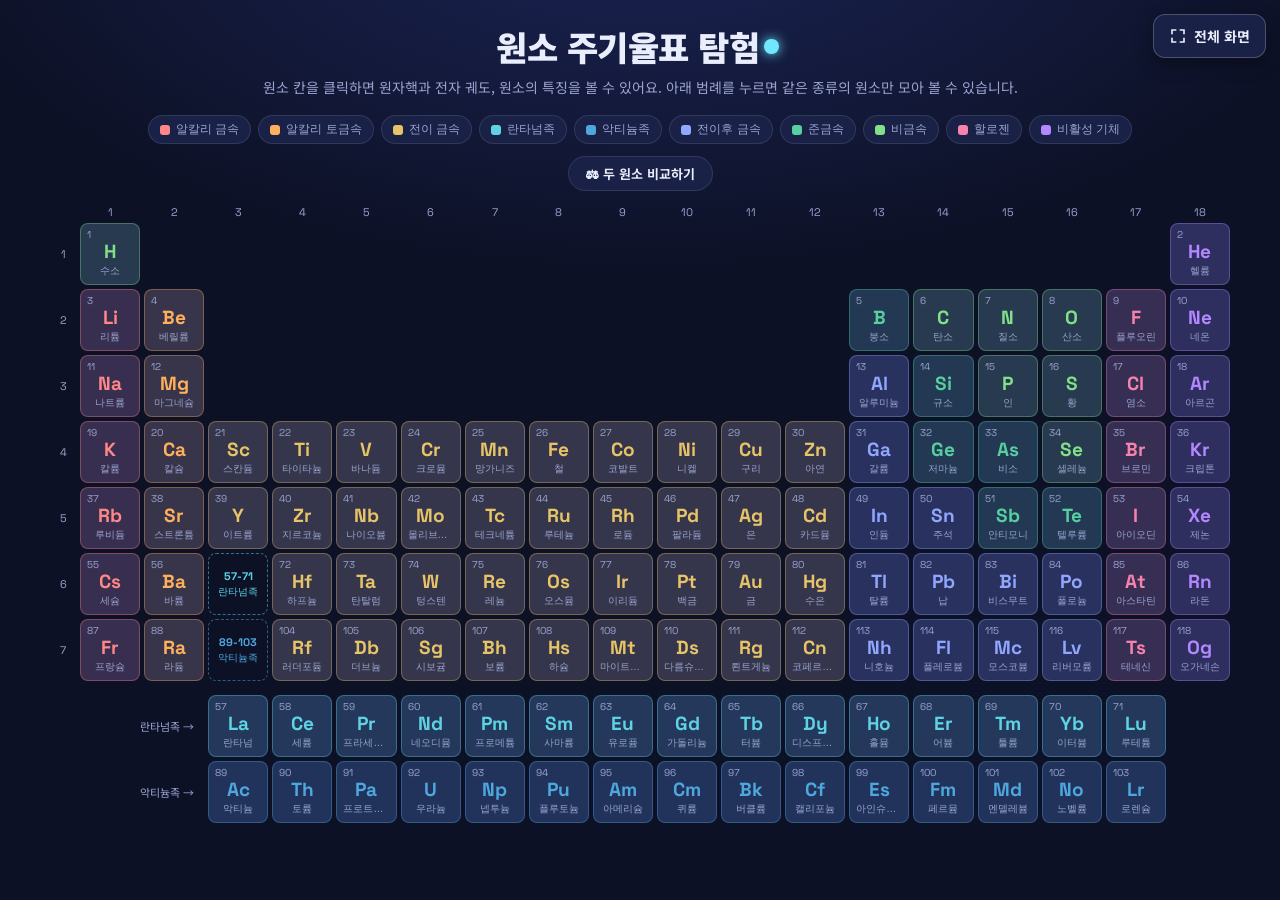
==== chemistry/periodic_table/index.html @ 205cb9ee "화학: 원소 주기율표 탐험 추가 (전체 화면 버튼 포함) Co-Authored-By: Claude Opus 5.5 <noreply@anthropic.com> Claude-Sessi" ====
<!DOCTYPE html>
<html lang="ko">
<head>
<meta charset="UTF-8">
<meta name="viewport" content="width=device-width, initial-scale=1.0">
<title>원소 주기율표 탐험</title>
<link rel="preconnect" href="https://fonts.googleapis.com">
<link href="https://fonts.googleapis.com/css2?family=Noto+Sans+KR:wght@400;500;700;900&family=Space+Grotesk:wght@500;700&display=swap" rel="stylesheet">
<style>
:root{
  --bg0:#0d1126; --bg1:#141b3d; --panel:#1a2147; --panel2:#222a58;
  --line:rgba(255,255,255,.10); --txt:#eaedfb; --sub:#9aa3cf;
  --nucleus:#ffb454; --electron:#6ee7ff;
  --c-alkali:#ff8787; --c-alkaline:#ffb05c; --c-transition:#e8c468;
  --c-lanthanide:#5fd3e3; --c-actinide:#4ea8de; --c-post:#91a7ff;
  --c-metalloid:#57cfa0; --c-nonmetal:#82e088; --c-halogen:#f783ac; --c-noble:#b388ff;
}
*{margin:0;padding:0;box-sizing:border-box}
html,body{background:radial-gradient(1200px 600px at 50% -10%, #1b2455 0%, var(--bg0) 60%);
  color:var(--txt); font-family:'Noto Sans KR',sans-serif; min-height:100%;}
body{padding:22px 14px 40px}

/* ───── 헤더 ───── */
header{max-width:1180px;margin:0 auto 18px;text-align:center}
header h1{font-weight:900;font-size:clamp(22px,3.2vw,34px);letter-spacing:-.5px}
header h1 .dot{display:inline-block;width:.42em;height:.42em;border-radius:50%;
  background:var(--electron);box-shadow:0 0 12px var(--electron);margin:0 .15em;vertical-align:.22em}
header p{color:var(--sub);font-size:14px;margin-top:6px}

/* ───── 범례 ───── */
.legend{max-width:1180px;margin:0 auto 16px;display:flex;flex-wrap:wrap;gap:7px;justify-content:center}
.chip{display:flex;align-items:center;gap:6px;font-size:12px;color:var(--sub);
  background:var(--panel);border:1px solid var(--line);border-radius:999px;
  padding:5px 11px;cursor:pointer;transition:.15s;user-select:none}
.chip i{width:10px;height:10px;border-radius:3px;display:inline-block}
.chip:hover{color:var(--txt);border-color:rgba(255,255,255,.25)}
.chip.active{color:var(--txt);background:var(--panel2);border-color:rgba(255,255,255,.4)}

/* ───── 주기율표 ───── */
.table-wrap{max-width:1180px;margin:0 auto;overflow-x:auto;padding-bottom:8px}
.ptable,.ftable{display:grid;grid-template-columns:26px repeat(18,minmax(56px,1fr));gap:4px;min-width:1090px}
.ftable{margin-top:14px}
.axis{display:flex;align-items:center;justify-content:center;color:var(--sub);
  font-family:'Space Grotesk';font-size:11px}
.cell{position:relative;border-radius:8px;padding:5px 6px;height:62px;cursor:pointer;
  background:color-mix(in srgb, var(--c) 13%, var(--panel));
  border:1px solid color-mix(in srgb, var(--c) 35%, transparent);
  transition:transform .12s, box-shadow .12s, opacity .2s, filter .2s}
.cell:hover,.cell:focus-visible{transform:translateY(-3px);z-index:2;
  box-shadow:0 6px 18px rgba(0,0,0,.45), 0 0 0 1.5px var(--c);outline:none}
.cell .no{position:absolute;top:4px;left:6px;font-family:'Space Grotesk';font-size:10px;color:var(--sub)}
.cell .sym{display:block;text-align:center;margin-top:11px;font-family:'Space Grotesk';
  font-weight:700;font-size:19px;color:var(--c);line-height:1}
.cell .nm{display:block;text-align:center;font-size:10px;color:var(--sub);margin-top:3px;
  white-space:nowrap;overflow:hidden;text-overflow:ellipsis}
.cell.dim{opacity:.16;filter:grayscale(.8)}
.cell.flash{animation:flash 1.2s ease 2}
@keyframes flash{50%{box-shadow:0 0 0 2px var(--c),0 0 22px var(--c)}}
.ph{display:flex;flex-direction:column;align-items:center;justify-content:center;gap:2px;
  font-size:10px;color:var(--c);background:transparent;
  border:1.5px dashed color-mix(in srgb, var(--c) 50%, transparent)}
.ph b{font-family:'Space Grotesk';font-size:11px}
.flabel{grid-column:1 / span 3;display:flex;align-items:center;justify-content:flex-end;
  padding-right:10px;font-size:11px;color:var(--sub)}

/* ───── 상세 모달 ───── */
.overlay{position:fixed;inset:0;background:rgba(5,8,22,.7);backdrop-filter:blur(4px);
  display:none;align-items:center;justify-content:center;padding:16px;z-index:50}
.overlay.open{display:flex}
.card{background:linear-gradient(180deg,var(--panel) 0%, #161d42 100%);
  border:1px solid var(--line);border-radius:18px;max-width:760px;width:100%;
  max-height:92vh;overflow-y:auto;box-shadow:0 24px 70px rgba(0,0,0,.6)}
.card-head{display:flex;align-items:center;gap:14px;padding:18px 20px 12px;border-bottom:1px solid var(--line)}
.bigsym{font-family:'Space Grotesk';font-weight:700;font-size:40px;color:var(--c);
  background:color-mix(in srgb,var(--c) 14%, transparent);
  border:1.5px solid color-mix(in srgb,var(--c) 45%, transparent);
  border-radius:14px;min-width:72px;height:72px;display:flex;align-items:center;justify-content:center}
.head-txt h2{font-size:21px;font-weight:900}
.head-txt .en{color:var(--sub);font-size:13px;font-family:'Space Grotesk'}
.head-txt .cat{display:inline-block;margin-top:5px;font-size:11px;color:#0d1126;font-weight:700;
  background:var(--c);border-radius:999px;padding:2px 10px}
.head-btns{margin-left:auto;display:flex;gap:6px}
.hbtn{background:var(--panel2);border:1px solid var(--line);color:var(--txt);
  width:34px;height:34px;border-radius:9px;cursor:pointer;font-size:15px;transition:.15s}
.hbtn:hover{background:#2c356e}
.card-body{display:grid;grid-template-columns:340px 1fr;gap:10px;padding:14px 20px 6px}
.atom-box{display:flex;flex-direction:column;align-items:center;gap:8px}
canvas{background:radial-gradient(circle at 50% 50%, #101840 0%, #0b0f28 75%);
  border:1px solid var(--line);border-radius:14px;width:320px;height:320px;max-width:100%}
.econf{font-size:12px;color:var(--sub);text-align:center;line-height:1.7}
.econf b{color:var(--electron);font-family:'Space Grotesk'}
.props{display:grid;grid-template-columns:1fr 1fr;gap:7px;align-content:start}
.prop{background:rgba(255,255,255,.04);border:1px solid var(--line);border-radius:10px;padding:8px 11px}
.prop .k{font-size:11px;color:var(--sub)}
.prop .v{font-size:14px;font-weight:700;margin-top:2px}
.prop .v small{font-weight:400;color:var(--sub)}
.prop.p .v{color:#ff9d9d}.prop.n .v{color:#cdd3f0}.prop.e .v{color:var(--electron)}
.desc{margin:8px 20px 18px;padding:12px 14px;background:rgba(255,255,255,.04);
  border-left:3px solid var(--c);border-radius:0 10px 10px 0;font-size:14px;line-height:1.7;color:#dde2f7}

@media (max-width:680px){
  .card-body{grid-template-columns:1fr}
  .props{grid-template-columns:1fr 1fr}
  .bigsym{min-width:58px;height:58px;font-size:30px}
  .cmp-grid{grid-template-columns:1fr}
}

/* ───── 비교 모드 ───── */
.toolbar{max-width:1180px;margin:-4px auto 14px;display:flex;justify-content:center}
#cmp-toggle{display:flex;align-items:center;gap:7px;font-size:13px;font-weight:700;
  color:var(--txt);background:var(--panel);border:1px solid var(--line);border-radius:999px;
  padding:7px 17px;cursor:pointer;transition:.15s;font-family:inherit}
#cmp-toggle:hover{border-color:rgba(255,255,255,.3)}
#cmp-toggle.on{background:var(--electron);color:#0d1126;border-color:transparent;
  box-shadow:0 0 18px rgba(110,231,255,.45)}
body.cmp-mode .cell:not(.ph){cursor:copy}
.cell.picked{transform:translateY(-3px);box-shadow:0 0 0 2px var(--c),0 0 20px var(--c);z-index:3}
.hint{position:fixed;left:50%;bottom:20px;transform:translateX(-50%) translateY(8px);
  background:#262e63;border:1px solid rgba(255,255,255,.2);color:var(--txt);font-size:13px;
  padding:9px 18px;border-radius:999px;opacity:0;pointer-events:none;transition:.25s;
  z-index:60;box-shadow:0 8px 24px rgba(0,0,0,.5);white-space:nowrap}
.hint.show{opacity:1;transform:translateX(-50%)}
.card.cmp{max-width:1000px}
.cmp-head{display:flex;align-items:center;justify-content:space-between;padding:14px 20px;border-bottom:1px solid var(--line)}
.cmp-head h3{font-size:17px;font-weight:900}
.cmp-grid{display:grid;grid-template-columns:1fr 1fr;gap:12px;padding:14px 20px 4px}
.cmp-col{display:flex;flex-direction:column;align-items:center;gap:7px;
  background:rgba(255,255,255,.03);border:1px solid color-mix(in srgb,var(--c) 32%,transparent);
  border-radius:14px;padding:12px}
.cmp-col .ttl{display:flex;align-items:center;gap:9px}
.cmp-col .csym{font-family:'Space Grotesk';font-weight:700;font-size:22px;color:var(--c)}
.cmp-col .cname{font-weight:900;font-size:16px}
.cmp-col .ccat{font-size:11px;color:#0d1126;font-weight:700;background:var(--c);border-radius:999px;padding:2px 10px}
.cmp-col canvas{width:240px;height:240px}
.hbtn.sm{width:27px;height:27px;font-size:11px;border-radius:7px}
.cmp-tablewrap{padding:10px 20px 18px;overflow-x:auto}
.cmp-table{width:100%;border-collapse:collapse;font-size:13px}
.cmp-table th{padding:8px 10px;border-bottom:2px solid var(--line)}
.cmp-table td{padding:7px 10px;border-bottom:1px solid var(--line);text-align:center;line-height:1.55}
.cmp-table tr:last-child td{border-bottom:none}
.cmp-table td:first-child{color:var(--sub);text-align:left;white-space:nowrap}
.cmp-table td.diff{color:#ffd57a;font-weight:700}

/* ───── 전체 화면 버튼 ───── */
.fs-btn{position:fixed;top:max(14px,env(safe-area-inset-top,0px));right:max(14px,env(safe-area-inset-right,0px));z-index:40;
  display:flex;align-items:center;gap:7px;min-height:44px;padding:0 15px;font-family:inherit;font-size:14px;font-weight:700;
  color:var(--txt);background:var(--panel);border:1px solid rgba(255,255,255,.22);border-radius:12px;cursor:pointer;transition:.15s;
  box-shadow:0 6px 18px rgba(0,0,0,.35)}
.fs-btn:hover{border-color:rgba(255,255,255,.45);background:var(--panel2)}
.fs-btn:focus-visible{outline:2px solid var(--electron);outline-offset:2px}
.fs-btn svg{width:18px;height:18px}
@media (max-width:680px){.fs-btn span{display:none}.fs-btn{padding:0 12px}header{padding-top:40px}}
@media (prefers-reduced-motion:reduce){
  .cell,.cell:hover{transition:none;transform:none}
}
</style>
</head>
<body>
<button class="fs-btn" id="fs-btn" type="button" aria-label="전체 화면">
  <svg viewBox="0 0 24 24" fill="none" stroke="currentColor" stroke-width="2.2" stroke-linecap="round" aria-hidden="true"><path id="fs-icon" d="M4 9V4h5M20 9V4h-5M4 15v5h5M20 15v5h-5"/></svg>
  <span id="fs-label">전체 화면</span>
</button>
<header>
  <h1>원소 주기율표 탐험<span class="dot"></span></h1>
  <p>원소 칸을 클릭하면 원자핵과 전자 궤도, 원소의 특징을 볼 수 있어요. 아래 범례를 누르면 같은 종류의 원소만 모아 볼 수 있습니다.</p>
</header>
<div class="legend" id="legend"></div>
<div class="toolbar">
  <button id="cmp-toggle">⚖ 두 원소 비교하기</button>
</div>
<div class="table-wrap">
  <div class="ptable" id="ptable"></div>
  <div class="ftable" id="ftable"></div>
</div>

<div class="overlay" id="overlay">
  <div class="card" id="card" role="dialog" aria-modal="true">
    <div class="card-head">
      <div class="bigsym" id="m-sym"></div>
      <div class="head-txt">
        <h2 id="m-name"></h2>
        <div class="en" id="m-en"></div>
        <span class="cat" id="m-cat"></span>
      </div>
      <div class="head-btns">
        <button class="hbtn" id="btn-prev" title="이전 원소">◀</button>
        <button class="hbtn" id="btn-next" title="다음 원소">▶</button>
        <button class="hbtn" id="btn-close" title="닫기">✕</button>
      </div>
    </div>
    <div class="card-body">
      <div class="atom-box">
        <canvas id="atom" width="320" height="320"></canvas>
        <div class="econf" id="m-econf"></div>
      </div>
      <div class="props" id="m-props"></div>
    </div>
    <div class="desc" id="m-desc"></div>
  </div>
</div>

<div class="overlay" id="cmp-overlay">
  <div class="card cmp" role="dialog" aria-modal="true">
    <div class="cmp-head">
      <h3>⚖ 원소 비교</h3>
      <button class="hbtn" id="cmp-close" title="닫기">✕</button>
    </div>
    <div class="cmp-grid">
      <div class="cmp-col" id="cmp-a">
        <div class="ttl">
          <button class="hbtn sm" data-side="0" data-dir="-1" title="이전 원소">◀</button>
          <span class="csym"></span><span class="cname"></span>
          <button class="hbtn sm" data-side="0" data-dir="1" title="다음 원소">▶</button>
        </div>
        <span class="cat ccat"></span>
        <canvas id="atom-a" width="240" height="240"></canvas>
        <div class="econf"></div>
      </div>
      <div class="cmp-col" id="cmp-b">
        <div class="ttl">
          <button class="hbtn sm" data-side="1" data-dir="-1" title="이전 원소">◀</button>
          <span class="csym"></span><span class="cname"></span>
          <button class="hbtn sm" data-side="1" data-dir="1" title="다음 원소">▶</button>
        </div>
        <span class="cat ccat"></span>
        <canvas id="atom-b" width="240" height="240"></canvas>
        <div class="econf"></div>
      </div>
    </div>
    <div class="cmp-tablewrap">
      <table class="cmp-table">
        <thead><tr><th>항목</th><th id="cmp-ha"></th><th id="cmp-hb"></th></tr></thead>
        <tbody id="cmp-tbody"></tbody>
      </table>
    </div>
  </div>
</div>
<div class="hint" id="hint"></div>
<script>
/* ───────── 원소 데이터: [번호, 기호, 한글이름, 영문이름, 원자량, 족, 주기, 분류, 전자껍질, 설명] ───────── */
const CAT = {
  alkali:["알칼리 금속","--c-alkali"], alkaline:["알칼리 토금속","--c-alkaline"],
  transition:["전이 금속","--c-transition"], lanthanide:["란타넘족","--c-lanthanide"],
  actinide:["악티늄족","--c-actinide"], post:["전이후 금속","--c-post"],
  metalloid:["준금속","--c-metalloid"], nonmetal:["비금속","--c-nonmetal"],
  halogen:["할로젠","--c-halogen"], noble:["비활성 기체","--c-noble"]
};
const SYN = new Set([43,61,84,85,86,87,88,89,93,94,95,96,97,98,99,100,101,102,103,104,105,106,107,108,109,110,111,112,113,114,115,116,117,118]);
const GAS = new Set([1,2,7,8,9,10,17,18,36,54,86]);
const LIQ = new Set([35,80]);
const E = [
[1,"H","수소","Hydrogen",1.008,1,1,"nonmetal",[1],"우주에서 가장 풍부한 원소로, 가장 가볍고 물(H₂O)을 이루는 성분이다."],
[2,"He","헬륨","Helium",4.003,18,1,"noble",[2],"풍선과 비행선에 쓰이는 가벼운 비활성 기체로, 태양의 핵융합으로 만들어진다."],
[3,"Li","리튬","Lithium",6.94,1,2,"alkali",[2,1],"가장 가벼운 금속으로 스마트폰과 전기차 배터리에 사용된다."],
[4,"Be","베릴륨","Beryllium",9.012,2,2,"alkaline",[2,2],"단단하고 가벼워 우주 망원경 거울과 항공 부품에 쓰인다."],
[5,"B","붕소","Boron",10.81,13,2,"metalloid",[2,3],"내열 유리와 세제, 반도체에 쓰이는 준금속이다."],
[6,"C","탄소","Carbon",12.011,14,2,"nonmetal",[2,4],"생명체를 이루는 핵심 원소로 다이아몬드, 흑연, 연필심의 주성분이다."],
[7,"N","질소","Nitrogen",14.007,15,2,"nonmetal",[2,5],"공기의 약 78%를 차지하며 비료의 원료가 된다."],
[8,"O","산소","Oxygen",15.999,16,2,"nonmetal",[2,6],"공기의 약 21%를 차지하며 호흡과 연소에 꼭 필요하다."],
[9,"F","플루오린","Fluorine",18.998,17,2,"halogen",[2,7],"반응성이 가장 큰 원소로 치약(불소)과 프라이팬 코팅에 쓰인다."],
[10,"Ne","네온","Neon",20.180,18,2,"noble",[2,8],"붉은 네온사인 빛을 내는 비활성 기체다."],
[11,"Na","나트륨 (소듐)","Sodium",22.990,1,3,"alkali",[2,8,1],"소금(염화 나트륨)의 성분으로, 물과 격렬히 반응하는 무른 금속이다."],
[12,"Mg","마그네슘","Magnesium",24.305,2,3,"alkaline",[2,8,2],"밝은 빛을 내며 타는 가벼운 금속으로, 엽록소의 중심 원소다."],
[13,"Al","알루미늄","Aluminium",26.982,13,3,"post",[2,8,3],"가볍고 잘 녹슬지 않아 음료수 캔, 포일, 비행기에 널리 쓰인다."],
[14,"Si","규소","Silicon",28.085,14,3,"metalloid",[2,8,4],"모래와 암석의 주성분이며 반도체 칩의 핵심 재료다."],
[15,"P","인","Phosphorus",30.974,15,3,"nonmetal",[2,8,5],"성냥과 비료에 쓰이며 DNA와 뼈를 구성한다."],
[16,"S","황","Sulfur",32.06,16,3,"nonmetal",[2,8,6],"화산 근처에서 발견되는 노란색 고체로, 황산의 원료다."],
[17,"Cl","염소","Chlorine",35.45,17,3,"halogen",[2,8,7],"수돗물과 수영장 소독에 쓰이는 황록색 기체다."],
[18,"Ar","아르곤","Argon",39.95,18,3,"noble",[2,8,8],"공기 중 세 번째로 많은 기체로, 전구의 충전 가스로 쓰인다."],
[19,"K","칼륨 (포타슘)","Potassium",39.098,1,4,"alkali",[2,8,8,1],"물과 격렬히 반응하는 금속으로, 식물 비료와 바나나에 풍부하다."],
[20,"Ca","칼슘","Calcium",40.078,2,4,"alkaline",[2,8,8,2],"뼈와 치아, 조개껍데기의 주성분이다."],
[21,"Sc","스칸듐","Scandium",44.956,3,4,"transition",[2,8,9,2],"가볍고 강해 항공우주 합금과 자전거 프레임에 쓰인다."],
[22,"Ti","타이타늄","Titanium",47.867,4,4,"transition",[2,8,10,2],"가볍고 강하며 녹슬지 않아 인공관절과 항공기에 쓰인다."],
[23,"V","바나듐","Vanadium",50.942,5,4,"transition",[2,8,11,2],"강철에 섞으면 더 단단해져 공구용 합금에 쓰인다."],
[24,"Cr","크로뮴","Chromium",51.996,6,4,"transition",[2,8,13,1],"반짝이는 도금과 스테인리스강의 재료다."],
[25,"Mn","망가니즈","Manganese",54.938,7,4,"transition",[2,8,13,2],"강철을 단단하게 만들고 건전지에도 쓰인다."],
[26,"Fe","철","Iron",55.845,8,4,"transition",[2,8,14,2],"인류가 가장 많이 쓰는 금속으로, 혈액 속 헤모글로빈에도 들어 있다."],
[27,"Co","코발트","Cobalt",58.933,9,4,"transition",[2,8,15,2],"푸른색 안료와 배터리 재료로 쓰인다."],
[28,"Ni","니켈","Nickel",58.693,10,4,"transition",[2,8,16,2],"동전과 스테인리스강, 충전지에 쓰인다."],
[29,"Cu","구리","Copper",63.546,11,4,"transition",[2,8,18,1],"전기가 잘 통해 전선의 재료로 쓰이는 붉은 금속이다."],
[30,"Zn","아연","Zinc",65.38,12,4,"transition",[2,8,18,2],"철의 녹을 막는 도금과 건전지에 쓰인다."],
[31,"Ga","갈륨","Gallium",69.723,13,4,"post",[2,8,18,3],"녹는점이 29.8℃로, 손바닥 위에서도 녹는 금속이다."],
[32,"Ge","저마늄","Germanium",72.630,14,4,"metalloid",[2,8,18,4],"초기 트랜지스터에 쓰인 준금속 반도체 재료다."],
[33,"As","비소","Arsenic",74.922,15,4,"metalloid",[2,8,18,5],"독성이 강하지만 반도체(갈륨비소) 재료로도 이용된다."],
[34,"Se","셀레늄","Selenium",78.971,16,4,"nonmetal",[2,8,18,6],"빛을 받으면 전기가 통해 복사기와 태양전지에 쓰인다."],
[35,"Br","브로민","Bromine",79.904,17,4,"halogen",[2,8,18,7],"실온에서 액체인 유일한 비금속 원소로, 적갈색을 띤다."],
[36,"Kr","크립톤","Krypton",83.798,18,4,"noble",[2,8,18,8],"고성능 전구와 단열 창문에 쓰이는 비활성 기체다."],
[37,"Rb","루비듐","Rubidium",85.468,1,5,"alkali",[2,8,18,8,1],"반응성이 매우 큰 금속으로 원자시계에 쓰인다."],
[38,"Sr","스트론튬","Strontium",87.62,2,5,"alkaline",[2,8,18,8,2],"불꽃놀이의 붉은색을 내는 금속이다."],
[39,"Y","이트륨","Yttrium",88.906,3,5,"transition",[2,8,18,9,2],"LED와 TV 형광체, 레이저에 쓰인다."],
[40,"Zr","지르코늄","Zirconium",91.224,4,5,"transition",[2,8,18,10,2],"중성자를 잘 통과시켜 원자로 연료봉의 피복에 쓰인다."],
[41,"Nb","나이오븀","Niobium",92.906,5,5,"transition",[2,8,18,12,1],"MRI용 초전도 자석의 합금 재료다."],
[42,"Mo","몰리브데넘","Molybdenum",95.95,6,5,"transition",[2,8,18,13,1],"강철을 강하게 만들고 우리 몸의 효소에도 들어 있다."],
[43,"Tc","테크네튬","Technetium",98,7,5,"transition",[2,8,18,13,2],"인공적으로 만든 최초의 원소로, 의료 영상 진단에 쓰인다."],
[44,"Ru","루테늄","Ruthenium",101.07,8,5,"transition",[2,8,18,15,1],"전자제품의 전극과 촉매에 쓰이는 희귀 금속이다."],
[45,"Rh","로듐","Rhodium",102.906,9,5,"transition",[2,8,18,16,1],"가장 비싼 귀금속 중 하나로, 자동차 배기가스 정화 촉매에 쓰인다."],
[46,"Pd","팔라듐","Palladium",106.42,10,5,"transition",[2,8,18,18],"수소를 잘 흡수하며 자동차 촉매 변환기에 쓰인다."],
[47,"Ag","은","Silver",107.868,11,5,"transition",[2,8,18,18,1],"전기가 가장 잘 통하는 금속으로 장신구와 거울에 쓰인다."],
[48,"Cd","카드뮴","Cadmium",112.414,12,5,"transition",[2,8,18,18,2],"독성이 있는 금속으로, 충전지와 안료에 쓰였다."],
[49,"In","인듐","Indium",114.818,13,5,"post",[2,8,18,18,3],"터치스크린의 투명 전극(ITO) 재료다."],
[50,"Sn","주석","Tin",118.710,14,5,"post",[2,8,18,18,4],"청동(구리+주석)과 통조림 캔 도금에 쓰여 온 오래된 금속이다."],
[51,"Sb","안티모니","Antimony",121.760,15,5,"metalloid",[2,8,18,18,5],"불에 잘 타지 않게 하는 난연제와 합금에 쓰이는 준금속이다."],
[52,"Te","텔루륨","Tellurium",127.60,16,5,"metalloid",[2,8,18,18,6],"태양전지와 반도체에 쓰이는 희귀한 준금속이다."],
[53,"I","아이오딘","Iodine",126.904,17,5,"halogen",[2,8,18,18,7],"보라색 증기를 내며, 소독약과 갑상샘 호르몬에 꼭 필요하다."],
[54,"Xe","제논","Xenon",131.293,18,5,"noble",[2,8,18,18,8],"자동차 전조등과 우주선 이온 엔진에 쓰인다."],
[55,"Cs","세슘","Caesium",132.905,1,6,"alkali",[2,8,18,18,8,1],"1초의 기준이 되는 원자시계에 쓰이며, 반응성이 매우 크다."],
[56,"Ba","바륨","Barium",137.327,2,6,"alkaline",[2,8,18,18,8,2],"X선 촬영 조영제와 불꽃놀이의 녹색에 쓰인다."],
[57,"La","란타넘","Lanthanum",138.905,0,6,"lanthanide",[2,8,18,18,9,2],"카메라 렌즈 유리와 하이브리드차 배터리에 쓰인다."],
[58,"Ce","세륨","Cerium",140.116,0,6,"lanthanide",[2,8,18,19,9,2],"라이터의 부싯돌과 유리 연마제에 쓰인다."],
[59,"Pr","프라세오디뮴","Praseodymium",140.908,0,6,"lanthanide",[2,8,18,21,8,2],"강력한 자석과 용접용 보안경 유리에 쓰인다."],
[60,"Nd","네오디뮴","Neodymium",144.242,0,6,"lanthanide",[2,8,18,22,8,2],"세상에서 가장 강한 영구자석의 재료다."],
[61,"Pm","프로메튬","Promethium",145,0,6,"lanthanide",[2,8,18,23,8,2],"자연에 거의 없는 방사성 원소로, 야광 도료에 쓰였다."],
[62,"Sm","사마륨","Samarium",150.36,0,6,"lanthanide",[2,8,18,24,8,2],"고온에서도 강한 사마륨-코발트 자석에 쓰인다."],
[63,"Eu","유로퓸","Europium",151.964,0,6,"lanthanide",[2,8,18,25,8,2],"TV 화면의 붉은색 형광체와 유로화 위조 방지에 쓰인다."],
[64,"Gd","가돌리늄","Gadolinium",157.25,0,6,"lanthanide",[2,8,18,25,9,2],"MRI 조영제와 중성자 차폐에 쓰인다."],
[65,"Tb","터븀","Terbium",158.925,0,6,"lanthanide",[2,8,18,27,8,2],"녹색 형광체와 음향 진동 소자에 쓰인다."],
[66,"Dy","디스프로슘","Dysprosium",162.500,0,6,"lanthanide",[2,8,18,28,8,2],"전기차 모터용 고온 자석에 꼭 필요한 첨가제다."],
[67,"Ho","홀뮴","Holmium",164.930,0,6,"lanthanide",[2,8,18,29,8,2],"자기적 성질이 가장 강한 원소로, 의료용 레이저에 쓰인다."],
[68,"Er","어븀","Erbium",167.259,0,6,"lanthanide",[2,8,18,30,8,2],"광통신 케이블의 신호를 증폭하는 데 쓰인다."],
[69,"Tm","툴륨","Thulium",168.934,0,6,"lanthanide",[2,8,18,31,8,2],"휴대용 X선 장비와 레이저에 쓰이는 희귀 원소다."],
[70,"Yb","이터븀","Ytterbium",173.045,0,6,"lanthanide",[2,8,18,32,8,2],"차세대 광시계와 레이저에 쓰인다."],
[71,"Lu","루테튬","Lutetium",174.967,0,6,"lanthanide",[2,8,18,32,9,2],"암 진단용 PET 검사 장비에 쓰인다."],
[72,"Hf","하프늄","Hafnium",178.49,4,6,"transition",[2,8,18,32,10,2],"원자로 제어봉과 반도체 공정에 쓰인다."],
[73,"Ta","탄탈럼","Tantalum",180.948,5,6,"transition",[2,8,18,32,11,2],"스마트폰 속 소형 콘덴서의 핵심 재료다."],
[74,"W","텅스텐","Tungsten",183.84,6,6,"transition",[2,8,18,32,12,2],"금속 중 녹는점이 가장 높아(3,422℃) 전구 필라멘트에 쓰였다."],
[75,"Re","레늄","Rhenium",186.207,7,6,"transition",[2,8,18,32,13,2],"제트 엔진의 터빈 합금에 쓰이는 매우 희귀한 금속이다."],
[76,"Os","오스뮴","Osmium",190.23,8,6,"transition",[2,8,18,32,14,2],"밀도가 가장 큰 원소로, 만년필 펜촉에 쓰인다."],
[77,"Ir","이리듐","Iridium",192.217,9,6,"transition",[2,8,18,32,15,2],"부식에 가장 강한 금속으로, 점화 플러그에 쓰인다."],
[78,"Pt","백금","Platinum",195.084,10,6,"transition",[2,8,18,32,17,1],"귀금속이자 자동차 촉매, 항암제의 재료다."],
[79,"Au","금","Gold",196.967,11,6,"transition",[2,8,18,32,18,1],"변하지 않는 노란 광택으로 화폐, 장신구, 전자부품에 쓰인다."],
[80,"Hg","수은","Mercury",200.592,12,6,"transition",[2,8,18,32,18,2],"실온에서 액체인 유일한 금속으로, 온도계에 쓰였다."],
[81,"Tl","탈륨","Thallium",204.38,13,6,"post",[2,8,18,32,18,3],"독성이 강한 금속으로, 한때 쥐약에 쓰였다."],
[82,"Pb","납","Lead",207.2,14,6,"post",[2,8,18,32,18,4],"무겁고 무른 금속으로, 자동차 배터리와 방사선 차폐에 쓰인다."],
[83,"Bi","비스무트","Bismuth",208.980,15,6,"post",[2,8,18,32,18,5],"무지개빛 계단 모양 결정을 만들며, 소화제에도 쓰인다."],
[84,"Po","폴로늄","Polonium",209,16,6,"post",[2,8,18,32,18,6],"퀴리 부부가 발견한 강한 방사성 원소다."],
[85,"At","아스타틴","Astatine",210,17,6,"halogen",[2,8,18,32,18,7],"지구에서 가장 희귀한 자연 원소다."],
[86,"Rn","라돈","Radon",222,18,6,"noble",[2,8,18,32,18,8],"암석에서 나오는 방사성 기체로, 실내 환기가 중요하다."],
[87,"Fr","프랑슘","Francium",223,1,7,"alkali",[2,8,18,32,18,8,1],"자연 원소 중 가장 불안정하여 수명이 매우 짧다."],
[88,"Ra","라듐","Radium",226,2,7,"alkaline",[2,8,18,32,18,8,2],"퀴리 부부가 발견했으며, 어둠 속에서 스스로 빛을 낸다."],
[89,"Ac","악티늄","Actinium",227,0,7,"actinide",[2,8,18,32,18,9,2],"악티늄족이라는 이름의 기원이 된 방사성 금속이다."],
[90,"Th","토륨","Thorium",232.038,0,7,"actinide",[2,8,18,32,18,10,2],"차세대 원자력 연료로 연구되는 방사성 금속이다."],
[91,"Pa","프로트악티늄","Protactinium",231.036,0,7,"actinide",[2,8,18,32,20,9,2],"매우 희귀한 방사성 원소로, 연구용으로만 쓰인다."],
[92,"U","우라늄","Uranium",238.029,0,7,"actinide",[2,8,18,32,21,9,2],"원자력 발전의 연료가 되는 방사성 원소다."],
[93,"Np","넵투늄","Neptunium",237,0,7,"actinide",[2,8,18,32,22,9,2],"해왕성(Neptune)에서 이름을 딴 인공 방사성 원소다."],
[94,"Pu","플루토늄","Plutonium",244,0,7,"actinide",[2,8,18,32,24,8,2],"명왕성에서 이름을 땄으며, 우주 탐사선의 전력원으로 쓰인다."],
[95,"Am","아메리슘","Americium",243,0,7,"actinide",[2,8,18,32,25,8,2],"가정용 연기 감지기에 쓰이는 인공 원소다."],
[96,"Cm","퀴륨","Curium",247,0,7,"actinide",[2,8,18,32,25,9,2],"퀴리 부부를 기리는 이름의 인공 원소다."],
[97,"Bk","버클륨","Berkelium",247,0,7,"actinide",[2,8,18,32,27,8,2],"미국 버클리 연구소에서 만든 인공 원소다."],
[98,"Cf","캘리포늄","Californium",251,0,7,"actinide",[2,8,18,32,28,8,2],"중성자를 내뿜어 금속 탐지와 암 치료에 쓰인다."],
[99,"Es","아인슈타이늄","Einsteinium",252,0,7,"actinide",[2,8,18,32,29,8,2],"아인슈타인을 기리는 이름으로, 수소폭탄 실험에서 발견됐다."],
[100,"Fm","페르뮴","Fermium",257,0,7,"actinide",[2,8,18,32,30,8,2],"물리학자 페르미를 기리는 인공 원소다."],
[101,"Md","멘델레븀","Mendelevium",258,0,7,"actinide",[2,8,18,32,31,8,2],"주기율표를 만든 멘델레예프를 기리는 원소다."],
[102,"No","노벨륨","Nobelium",259,0,7,"actinide",[2,8,18,32,32,8,2],"노벨상의 주인공 노벨을 기리는 인공 원소다."],
[103,"Lr","로렌슘","Lawrencium",266,0,7,"actinide",[2,8,18,32,32,8,3],"입자가속기를 발명한 로렌스를 기리는 원소다."],
[104,"Rf","러더포듐","Rutherfordium",267,4,7,"transition",[2,8,18,32,32,10,2],"원자핵을 발견한 러더퍼드를 기리는 인공 원소다."],
[105,"Db","더브늄","Dubnium",268,5,7,"transition",[2,8,18,32,32,11,2],"러시아 두브나 연구소에서 이름을 딴 인공 원소다."],
[106,"Sg","시보귬","Seaborgium",269,6,7,"transition",[2,8,18,32,32,12,2],"살아있는 과학자(시보그)의 이름이 붙은 최초의 원소다."],
[107,"Bh","보륨","Bohrium",270,7,7,"transition",[2,8,18,32,32,13,2],"원자 모형을 제안한 닐스 보어를 기리는 인공 원소다."],
[108,"Hs","하슘","Hassium",277,8,7,"transition",[2,8,18,32,32,14,2],"독일 헤센 주에서 이름을 딴 인공 원소다."],
[109,"Mt","마이트너륨","Meitnerium",278,9,7,"transition",[2,8,18,32,32,15,2],"핵분열을 설명한 리제 마이트너를 기리는 원소다."],
[110,"Ds","다름슈타튬","Darmstadtium",281,10,7,"transition",[2,8,18,32,32,16,2],"독일 다름슈타트 연구소에서 만든 인공 원소다."],
[111,"Rg","뢴트게늄","Roentgenium",282,11,7,"transition",[2,8,18,32,32,17,2],"X선을 발견한 뢴트겐을 기리는 인공 원소다."],
[112,"Cn","코페르니슘","Copernicium",285,12,7,"transition",[2,8,18,32,32,18,2],"천문학자 코페르니쿠스를 기리는 인공 원소다."],
[113,"Nh","니호늄","Nihonium",286,13,7,"post",[2,8,18,32,32,18,3],"아시아 최초로 일본에서 발견해 이름 붙인 원소다."],
[114,"Fl","플레로븀","Flerovium",289,14,7,"post",[2,8,18,32,32,18,4],"러시아 플레로프 연구소의 이름을 딴 인공 원소다."],
[115,"Mc","모스코븀","Moscovium",290,15,7,"post",[2,8,18,32,32,18,5],"러시아의 수도 모스크바에서 이름을 딴 인공 원소다."],
[116,"Lv","리버모륨","Livermorium",293,16,7,"post",[2,8,18,32,32,18,6],"미국 리버모어 연구소의 이름을 딴 인공 원소다."],
[117,"Ts","테네신","Tennessine",294,17,7,"halogen",[2,8,18,32,32,18,7],"미국 테네시 주에서 이름을 딴 인공 원소다."],
[118,"Og","오가네손","Oganesson",294,18,7,"noble",[2,8,18,32,32,18,8],"물리학자 오가네시안을 기리는, 현재 가장 무거운 원소다."]
];
</script>
<script>
/* ───────── 주기율표 그리기 ───────── */
const $ = s => document.querySelector(s);
const ptable = $("#ptable"), ftable = $("#ftable");
const SHELL_NAMES = ["K","L","M","N","O","P","Q"];
const byNum = {}; E.forEach(e => byNum[e[0]] = e);

function catColor(key){ return getComputedStyle(document.documentElement).getPropertyValue(CAT[key][1]).trim(); }

function makeCell(e){
  const [num,sym,nm,,,,,cat] = e;
  const d = document.createElement("button");
  d.className = "cell"; d.dataset.cat = cat; d.dataset.num = num;
  d.style.setProperty("--c", `var(${CAT[cat][1]})`);
  d.setAttribute("aria-label", `${num}번 ${nm}`);
  d.innerHTML = `<span class="no">${num}</span><span class="sym">${sym}</span><span class="nm">${nm.split(" ")[0]}</span>`;
  d.addEventListener("click", () => handleCellClick(num));
  return d;
}

/* 축(족/주기 번호) */
ptable.appendChild(Object.assign(document.createElement("div"),{className:"axis"}));
for(let g=1; g<=18; g++){
  const a = document.createElement("div"); a.className = "axis"; a.textContent = g;
  a.style.gridColumn = g+1; a.style.gridRow = 1; ptable.appendChild(a);
}
for(let p=1; p<=7; p++){
  const a = document.createElement("div"); a.className = "axis"; a.textContent = p;
  a.style.gridColumn = 1; a.style.gridRow = p+1; ptable.appendChild(a);
}

/* 본체 (s, p, d 구역) */
E.forEach(e => {
  const [num,,,,,g,p] = e;
  if(g === 0) return; // f-구역은 아래 별도 행
  const c = makeCell(e);
  c.style.gridColumn = g+1; c.style.gridRow = p+1;
  ptable.appendChild(c);
});

/* 란타넘족/악티늄족 자리 표시 */
function placeholder(label, range, col, row, catKey, target){
  const d = document.createElement("button");
  d.className = "cell ph"; d.style.setProperty("--c", `var(${CAT[catKey][1]})`);
  d.style.gridColumn = col; d.style.gridRow = row;
  d.innerHTML = `<b>${range}</b><span>${label}</span>`;
  d.addEventListener("click", () => {
    ftable.scrollIntoView({behavior:"smooth", block:"center"});
    ftable.querySelectorAll(`.cell[data-cat="${catKey}"]`).forEach(c => {
      c.classList.remove("flash"); void c.offsetWidth; c.classList.add("flash");
    });
  });
  ptable.appendChild(d);
}
placeholder("란타넘족","57-71",4,7,"lanthanide");
placeholder("악티늄족","89-103",4,8,"actinide");

/* f-구역 두 줄 */
const lanLabel = Object.assign(document.createElement("div"),{className:"flabel",textContent:"란타넘족 →"});
lanLabel.style.gridRow = 1; ftable.appendChild(lanLabel);
const actLabel = Object.assign(document.createElement("div"),{className:"flabel",textContent:"악티늄족 →"});
actLabel.style.gridRow = 2; ftable.appendChild(actLabel);
E.forEach(e => {
  const num = e[0];
  if(num >= 57 && num <= 71){ const c = makeCell(e); c.style.gridColumn = num-57+4; c.style.gridRow = 1; ftable.appendChild(c); }
  if(num >= 89 && num <= 103){ const c = makeCell(e); c.style.gridColumn = num-89+4; c.style.gridRow = 2; ftable.appendChild(c); }
});

/* ───────── 범례 (클릭 시 해당 분류만 강조) ───────── */
const legend = $("#legend");
let activeCat = null;
Object.entries(CAT).forEach(([key,[label,cvar]]) => {
  const chip = document.createElement("button");
  chip.className = "chip"; chip.innerHTML = `<i style="background:var(${cvar})"></i>${label}`;
  chip.addEventListener("click", () => {
    activeCat = (activeCat === key) ? null : key;
    legend.querySelectorAll(".chip").forEach(c => c.classList.remove("active"));
    if(activeCat) chip.classList.add("active");
    document.querySelectorAll(".cell:not(.ph)").forEach(c =>
      c.classList.toggle("dim", activeCat !== null && c.dataset.cat !== activeCat));
    document.querySelectorAll(".cell.ph").forEach(c => c.classList.toggle("dim", activeCat !== null));
  });
  legend.appendChild(chip);
});

/* ───────── 공통: 원소 속성 계산 ───────── */
function propsOf(num){
  const [n,sym,nm,en,mass,g,p,cat,shells,desc] = byNum[num];
  const neutrons = Math.round(mass) - n;
  const state = GAS.has(n) ? "기체" : LIQ.has(n) ? "액체" : (n >= 100 ? "고체 (추정)" : "고체");
  const massTxt = SYN.has(n) ? `[${mass}]` : mass;
  return {n,sym,nm,en,mass,g,p,cat,shells,desc,neutrons,state,massTxt};
}
function econfHTML(shells){
  return shells.map((c,i) => `<b>${SHELL_NAMES[i]}</b>껍질 ${c}`).join(" · ");
}

/* ───────── 보어 모형 렌더러 (캔버스마다 독립 동작) ───────── */
const reduceMotion = matchMedia("(prefers-reduced-motion: reduce)").matches;
const t0 = performance.now();
function makeAtomRenderer(cv){
  const ctx = cv.getContext("2d");
  const S = cv.width;                 /* 기준 크기(최초 width 속성) */
  let animId = null;
  function stop(){ if(animId){ cancelAnimationFrame(animId); animId = null; } }
  function show(e){
    stop();
    const [n,,,,mass,,,cat,shells] = e;
    const dpr = window.devicePixelRatio || 1;
    cv.width = S*dpr; cv.height = S*dpr;
    ctx.setTransform(dpr,0,0,dpr,0,0);
    const cx = S/2, cy = S/2;
    const nucR = Math.round(S*0.075);
    const inner = Math.round(S*0.044);
    const gap = (S/2 - Math.round(S*0.05) - nucR - inner) / shells.length;

    function draw(now){
      const t = (now - t0)/1000;
      ctx.clearRect(0,0,S,S);

      /* 전자 궤도 + 껍질 이름 */
      shells.forEach((cnt,i) => {
        const r = nucR + inner + gap*(i+1);
        ctx.beginPath(); ctx.arc(cx,cy,r,0,Math.PI*2);
        ctx.strokeStyle = "rgba(255,255,255,.13)"; ctx.lineWidth = 1; ctx.stroke();
        ctx.fillStyle = "rgba(255,255,255,.35)";
        ctx.font = `${Math.max(8, Math.round(S/32))}px 'Space Grotesk'`;
        ctx.textAlign = "center"; ctx.textBaseline = "alphabetic";
        ctx.fillText(SHELL_NAMES[i], cx, cy - r - 3);
      });

      /* 원자핵: 양성자 수를 +전하로 표기 */
      const grad = ctx.createRadialGradient(cx-nucR/4,cy-nucR/4,2, cx,cy,nucR);
      grad.addColorStop(0,"#ffd9a0"); grad.addColorStop(.6,"#ffb454"); grad.addColorStop(1,"#c97a1e");
      ctx.shadowColor = "#ffb454"; ctx.shadowBlur = S/15;
      ctx.beginPath(); ctx.arc(cx,cy,nucR,0,Math.PI*2); ctx.fillStyle = grad; ctx.fill();
      ctx.shadowBlur = 0;
      ctx.fillStyle = "#3a2200"; ctx.font = `700 ${Math.round(S/20)}px 'Space Grotesk'`;
      ctx.textAlign = "center"; ctx.textBaseline = "middle";
      ctx.fillText("+" + n, cx, cy);

      /* 전자 */
      shells.forEach((cnt,i) => {
        const r = nucR + inner + gap*(i+1);
        const w = reduceMotion ? 0 : 0.9 / Math.pow(i+1, .75);
        for(let k=0; k<cnt; k++){
          const a = t*w + (Math.PI*2*k)/cnt + i*0.6;
          ctx.beginPath();
          ctx.arc(cx + Math.cos(a)*r, cy + Math.sin(a)*r, Math.max(2.6, S/94), 0, Math.PI*2);
          ctx.fillStyle = "#6ee7ff"; ctx.shadowColor = "#6ee7ff"; ctx.shadowBlur = 8;
          ctx.fill(); ctx.shadowBlur = 0;
        }
      });

      if(!reduceMotion) animId = requestAnimationFrame(draw);
    }
    if(reduceMotion) draw(performance.now());
    else animId = requestAnimationFrame(draw);
  }
  return {show, stop};
}

/* ───────── 단일 원소 상세 모달 ───────── */
const overlay = $("#overlay");
const mainAtom = makeAtomRenderer($("#atom"));
let current = null;

function openModal(num){
  current = num;
  const P = propsOf(num);
  $("#card").style.setProperty("--c", `var(${CAT[P.cat][1]})`);
  $("#m-sym").textContent = P.sym;
  $("#m-name").textContent = P.nm;
  $("#m-en").textContent = `${P.en} · No.${P.n}`;
  $("#m-cat").textContent = CAT[P.cat][0];
  const rows = [
    ["원자 번호", P.n], ["원자량", `${P.massTxt}${SYN.has(P.n) ? " <small>(불안정)</small>" : ""}`],
    ["족", P.g === 0 ? "—" : P.g + "족"], ["주기", P.p + "주기"],
    ["분류", CAT[P.cat][0]], ["실온 상태", P.state],
    ["양성자 수", `${P.n}개`, "p"], ["중성자 수", `${P.neutrons}개`, "n"],
    ["전자 수", `${P.n}개`, "e"], ["전자 껍질 수", `${P.shells.length}개`]
  ];
  $("#m-props").innerHTML = rows.map(([k,v,cls]) =>
    `<div class="prop ${cls||""}"><div class="k">${k}</div><div class="v">${v}</div></div>`).join("");
  $("#m-econf").innerHTML = "전자 배치 ⟶ " + econfHTML(P.shells);
  $("#m-desc").textContent = P.desc;
  overlay.classList.add("open");
  mainAtom.show(byNum[num]);
}
function closeModal(){
  overlay.classList.remove("open");
  mainAtom.stop();
  current = null;
}
$("#btn-close").addEventListener("click", closeModal);
overlay.addEventListener("click", e => { if(e.target === overlay) closeModal(); });
$("#btn-prev").addEventListener("click", () => openModal(current === 1 ? 118 : current-1));
$("#btn-next").addEventListener("click", () => openModal(current === 118 ? 1 : current+1));

/* ───────── 비교 모드 ───────── */
const cmpOverlay = $("#cmp-overlay"), cmpBtn = $("#cmp-toggle"), hint = $("#hint");
const rA = makeAtomRenderer($("#atom-a")), rB = makeAtomRenderer($("#atom-b"));
let cmpMode = false, pickA = null;
const pair = [null, null];

function handleCellClick(num){
  if(!cmpMode){ openModal(num); return; }
  if(pickA === null){
    pickA = num;
    document.querySelector(`.cell[data-num="${num}"]`)?.classList.add("picked");
    showHint(`${byNum[num][2].split(" ")[0]}(${byNum[num][1]}) 선택! 비교할 두 번째 원소를 클릭하세요`);
  } else if(pickA === num){
    clearPick(); showHint("비교할 첫 번째 원소를 클릭하세요");
  } else {
    const a = pickA; clearPick();
    openCompare(a, num);
  }
}
function clearPick(){
  document.querySelectorAll(".cell.picked").forEach(c => c.classList.remove("picked"));
  pickA = null;
}
function showHint(msg){ hint.textContent = msg; hint.classList.add("show"); }
function hideHint(){ hint.classList.remove("show"); }

cmpBtn.addEventListener("click", () => {
  cmpMode = !cmpMode;
  cmpBtn.classList.toggle("on", cmpMode);
  document.body.classList.toggle("cmp-mode", cmpMode);
  clearPick();
  cmpMode ? showHint("비교할 첫 번째 원소를 클릭하세요") : hideHint();
});

function fillSide(idx, num){
  pair[idx] = num;
  const P = propsOf(num);
  const root = $(idx === 0 ? "#cmp-a" : "#cmp-b");
  root.style.setProperty("--c", `var(${CAT[P.cat][1]})`);
  root.querySelector(".csym").textContent = P.sym;
  root.querySelector(".cname").textContent = P.nm.split(" ")[0];
  root.querySelector(".ccat").textContent = CAT[P.cat][0];
  root.querySelector(".econf").innerHTML = econfHTML(P.shells);
  (idx === 0 ? rA : rB).show(byNum[num]);
  renderCmpTable();
}
function renderCmpTable(){
  if(pair[0] == null || pair[1] == null) return;
  const A = propsOf(pair[0]), B = propsOf(pair[1]);
  const fmtMass = P => `${P.massTxt}${SYN.has(P.n) ? " (불안정)" : ""}`;
  const rows = [
    ["원자 번호", A.n, B.n],
    ["원자량", fmtMass(A), fmtMass(B)],
    ["족", A.g === 0 ? "—" : A.g + "족", B.g === 0 ? "—" : B.g + "족"],
    ["주기", A.p + "주기", B.p + "주기"],
    ["분류", CAT[A.cat][0], CAT[B.cat][0]],
    ["실온 상태", A.state, B.state],
    ["양성자 수", A.n + "개", B.n + "개"],
    ["중성자 수", A.neutrons + "개", B.neutrons + "개"],
    ["전자 수", A.n + "개", B.n + "개"],
    ["전자 껍질 수", A.shells.length + "개", B.shells.length + "개"],
    ["가장 바깥 껍질 전자", A.shells[A.shells.length-1] + "개", B.shells[B.shells.length-1] + "개"],
    ["특징", A.desc, B.desc, true]
  ];
  $("#cmp-tbody").innerHTML = rows.map(([k,a,b,nodiff]) => {
    const diff = !nodiff && String(a) !== String(b);
    return `<tr><td>${k}</td><td class="${diff ? "diff" : ""}">${a}</td><td class="${diff ? "diff" : ""}">${b}</td></tr>`;
  }).join("");
  const ha = $("#cmp-ha"), hb = $("#cmp-hb");
  ha.textContent = `${A.nm.split(" ")[0]} (${A.sym})`;
  hb.textContent = `${B.nm.split(" ")[0]} (${B.sym})`;
  ha.style.color = `var(${CAT[A.cat][1]})`;
  hb.style.color = `var(${CAT[B.cat][1]})`;
}
function openCompare(a, b){
  hideHint();
  fillSide(0, a); fillSide(1, b);
  cmpOverlay.classList.add("open");
}
function closeCompare(){
  cmpOverlay.classList.remove("open");
  rA.stop(); rB.stop();
  if(cmpMode) showHint("비교할 첫 번째 원소를 클릭하세요");
}
$("#cmp-close").addEventListener("click", closeCompare);
cmpOverlay.addEventListener("click", e => { if(e.target === cmpOverlay) closeCompare(); });
cmpOverlay.querySelectorAll(".ttl .hbtn").forEach(btn => {
  btn.addEventListener("click", () => {
    const side = +btn.dataset.side, dir = +btn.dataset.dir;
    let next = pair[side] + dir;
    if(next < 1) next = 118; if(next > 118) next = 1;
    fillSide(side, next);
  });
});

/* ───────── 키보드 조작 ───────── */
document.addEventListener("keydown", e => {
  if(cmpOverlay.classList.contains("open")){
    if(e.key === "Escape") closeCompare();
    return;
  }
  if(!overlay.classList.contains("open")) return;
  if(e.key === "Escape") closeModal();
  if(e.key === "ArrowLeft") $("#btn-prev").click();
  if(e.key === "ArrowRight") $("#btn-next").click();
});

/* ───────── 전체 화면 ───────── */
const fsBtn = $("#fs-btn");
const fsEl = () => document.fullscreenElement || document.webkitFullscreenElement;
async function toggleFS(){
  try{
    if(fsEl()){ await (document.exitFullscreen ? document.exitFullscreen() : document.webkitExitFullscreen()); }
    else{
      const el = document.documentElement;
      if(el.requestFullscreen) await el.requestFullscreen();
      else if(el.webkitRequestFullscreen) el.webkitRequestFullscreen();
      else throw new Error("unsupported");
    }
  }catch(err){
    showHint("이 화면에서는 전체 화면을 열 수 없어요. 브라우저에서 F11 키를 눌러 주세요.");
    setTimeout(() => { if(!cmpMode) hideHint(); else showHint("비교할 첫 번째 원소를 클릭하세요"); }, 3500);
  }
}
function fsChange(){
  const on = !!fsEl();
  $("#fs-label").textContent = on ? "전체 화면 끝내기" : "전체 화면";
  fsBtn.setAttribute("aria-label", on ? "전체 화면 끝내기" : "전체 화면");
  $("#fs-icon").setAttribute("d", on ? "M9 4v5H4M15 4v5h5M9 20v-5H4M15 20v-5h5" : "M4 9V4h5M20 9V4h-5M4 15v5h5M20 15v5h-5");
}
fsBtn.addEventListener("click", toggleFS);
document.addEventListener("fullscreenchange", fsChange);
document.addEventListener("webkitfullscreenchange", fsChange);
document.addEventListener("keydown", e => {
  if((e.key === "f" || e.key === "F") && !e.ctrlKey && !e.metaKey && !e.altKey) toggleFS();
});
</script>
</body>
</html>
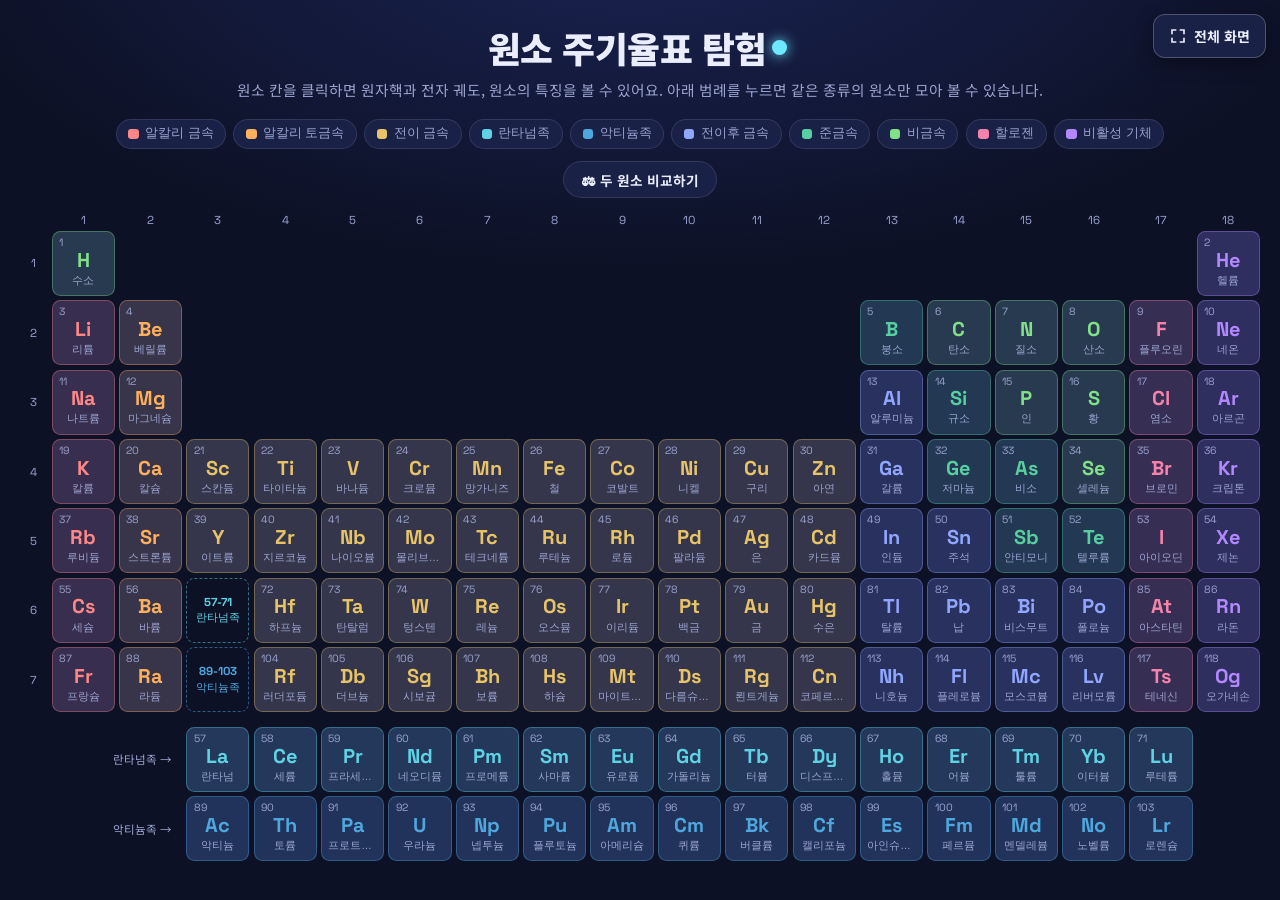
==== commit ad03b4fb: "화학: 원소 주기율표 탐험 — 넓은 화면에서 표와 글자를 키워 화면 채우기 Co-Authored-By: Claude Opus 5.5 <noreply@anthropic.com> Cl" ====
--- a/chemistry/periodic_table/index.html
+++ b/chemistry/periodic_table/index.html
@@ -18,7 +18,7 @@
 *{margin:0;padding:0;box-sizing:border-box}
 html,body{background:radial-gradient(1200px 600px at 50% -10%, #1b2455 0%, var(--bg0) 60%);
   color:var(--txt); font-family:'Noto Sans KR',sans-serif; min-height:100%;}
-body{padding:22px 14px 40px}
+body{padding:22px 14px 18px}
 
 /* ───── 헤더 ───── */
 header{max-width:1180px;margin:0 auto 18px;text-align:center}
@@ -141,6 +141,11 @@
 .cmp-table td:first-child{color:var(--sub);text-align:left;white-space:nowrap}
 .cmp-table td.diff{color:#ffd57a;font-weight:700}
 
+/* ───── 화면 크기에 맞춰 키우기 ───── */
+.fit{max-width:1180px;margin:0 auto}
+.fit>header,.fit>.legend,.fit>.toolbar,.fit>.table-wrap{max-width:none}
+.card{zoom:var(--cz,1);max-height:calc(92vh / var(--cz,1))}
+
 /* ───── 전체 화면 버튼 ───── */
 .fs-btn{position:fixed;top:max(14px,env(safe-area-inset-top,0px));right:max(14px,env(safe-area-inset-right,0px));z-index:40;
   display:flex;align-items:center;gap:7px;min-height:44px;padding:0 15px;font-family:inherit;font-size:14px;font-weight:700;
@@ -160,6 +165,7 @@
   <svg viewBox="0 0 24 24" fill="none" stroke="currentColor" stroke-width="2.2" stroke-linecap="round" aria-hidden="true"><path id="fs-icon" d="M4 9V4h5M20 9V4h-5M4 15v5h5M20 15v5h-5"/></svg>
   <span id="fs-label">전체 화면</span>
 </button>
+<div class="fit" id="fit">
 <header>
   <h1>원소 주기율표 탐험<span class="dot"></span></h1>
   <p>원소 칸을 클릭하면 원자핵과 전자 궤도, 원소의 특징을 볼 수 있어요. 아래 범례를 누르면 같은 종류의 원소만 모아 볼 수 있습니다.</p>
@@ -171,6 +177,7 @@
 <div class="table-wrap">
   <div class="ptable" id="ptable"></div>
   <div class="ftable" id="ftable"></div>
+</div>
 </div>
 
 <div class="overlay" id="overlay">
@@ -704,6 +711,23 @@
 document.addEventListener("keydown", e => {
   if((e.key === "f" || e.key === "F") && !e.ctrlKey && !e.metaKey && !e.altKey) toggleFS();
 });
+
+/* ───────── 화면 크기에 맞춰 키우기 (넓은 화면·전자칠판) ───────── */
+const fit = $("#fit");
+function fitToScreen(){
+  fit.style.zoom = 1; fit.style.maxWidth = "";
+  const W = fit.offsetWidth, H = fit.offsetHeight;
+  const z = Math.min((innerWidth - 40) / W, (innerHeight - 40) / H);
+  const zz = z > 1 ? Math.min(z, 2.2) : 1;
+  /* 세로가 먼저 꽉 차면 남는 좌우 공간만큼 칸을 조금 넓힘 (최대 1.3배) */
+  if(zz > 1) fit.style.maxWidth = Math.min((innerWidth - 40) / zz, W * 1.3) + "px";
+  fit.style.zoom = zz;
+  document.documentElement.style.setProperty("--cz", Math.min(zz, 1.5));
+}
+addEventListener("resize", fitToScreen);
+document.addEventListener("fullscreenchange", () => setTimeout(fitToScreen, 60));
+if(document.fonts) document.fonts.ready.then(fitToScreen);
+fitToScreen();
 </script>
 </body>
 </html>
